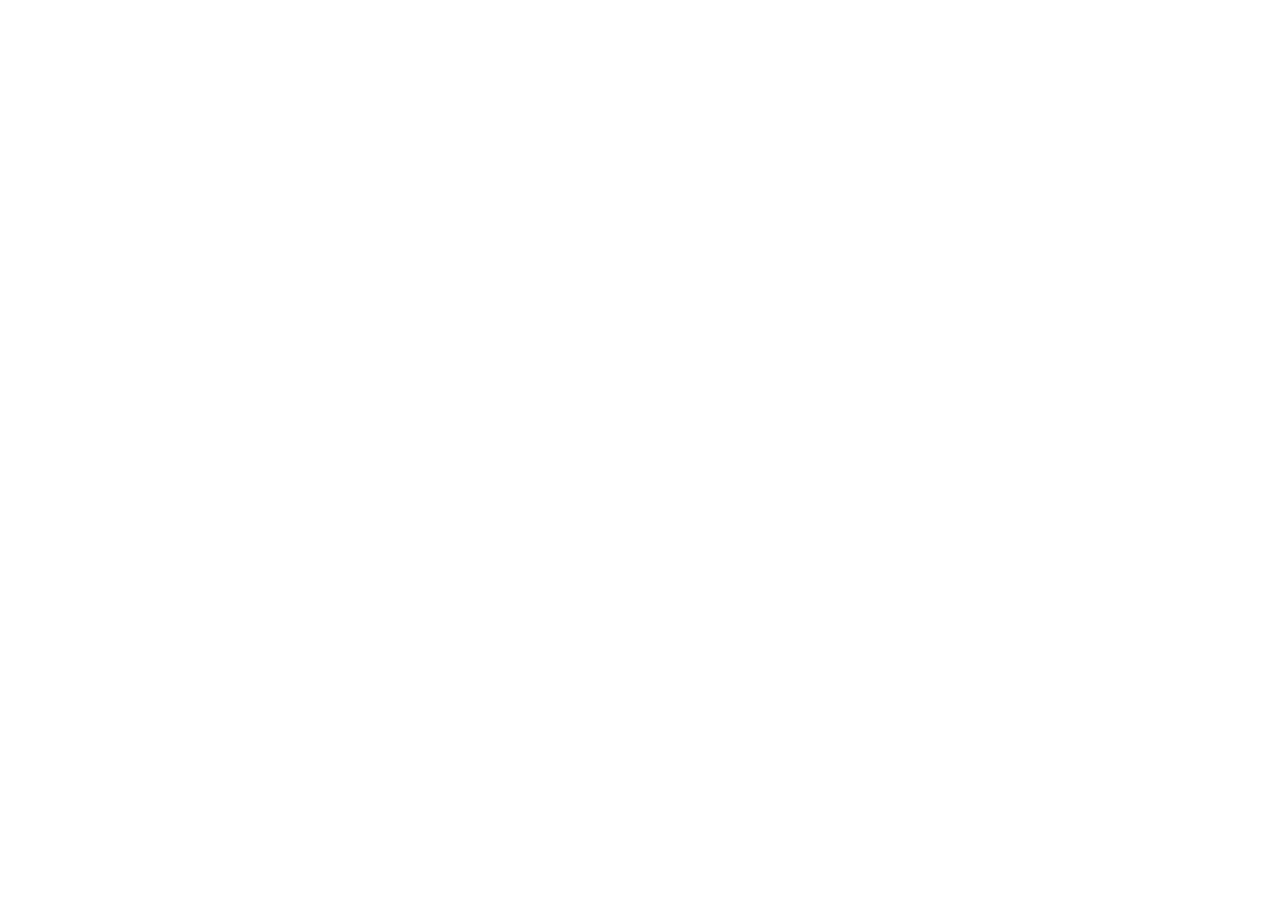
==== caso1/index.html @ 0ccd30ec "Estructura inicial de casos más readme" ====
<!DOCTYPE html>
<html lang="es">
<head>
    <meta charset="UTF-8">
    <meta name="viewport" content="width=device-width, initial-scale=1.0">
    <title>Caso 1</title>
</head>
<body>
    
</body>
</html>
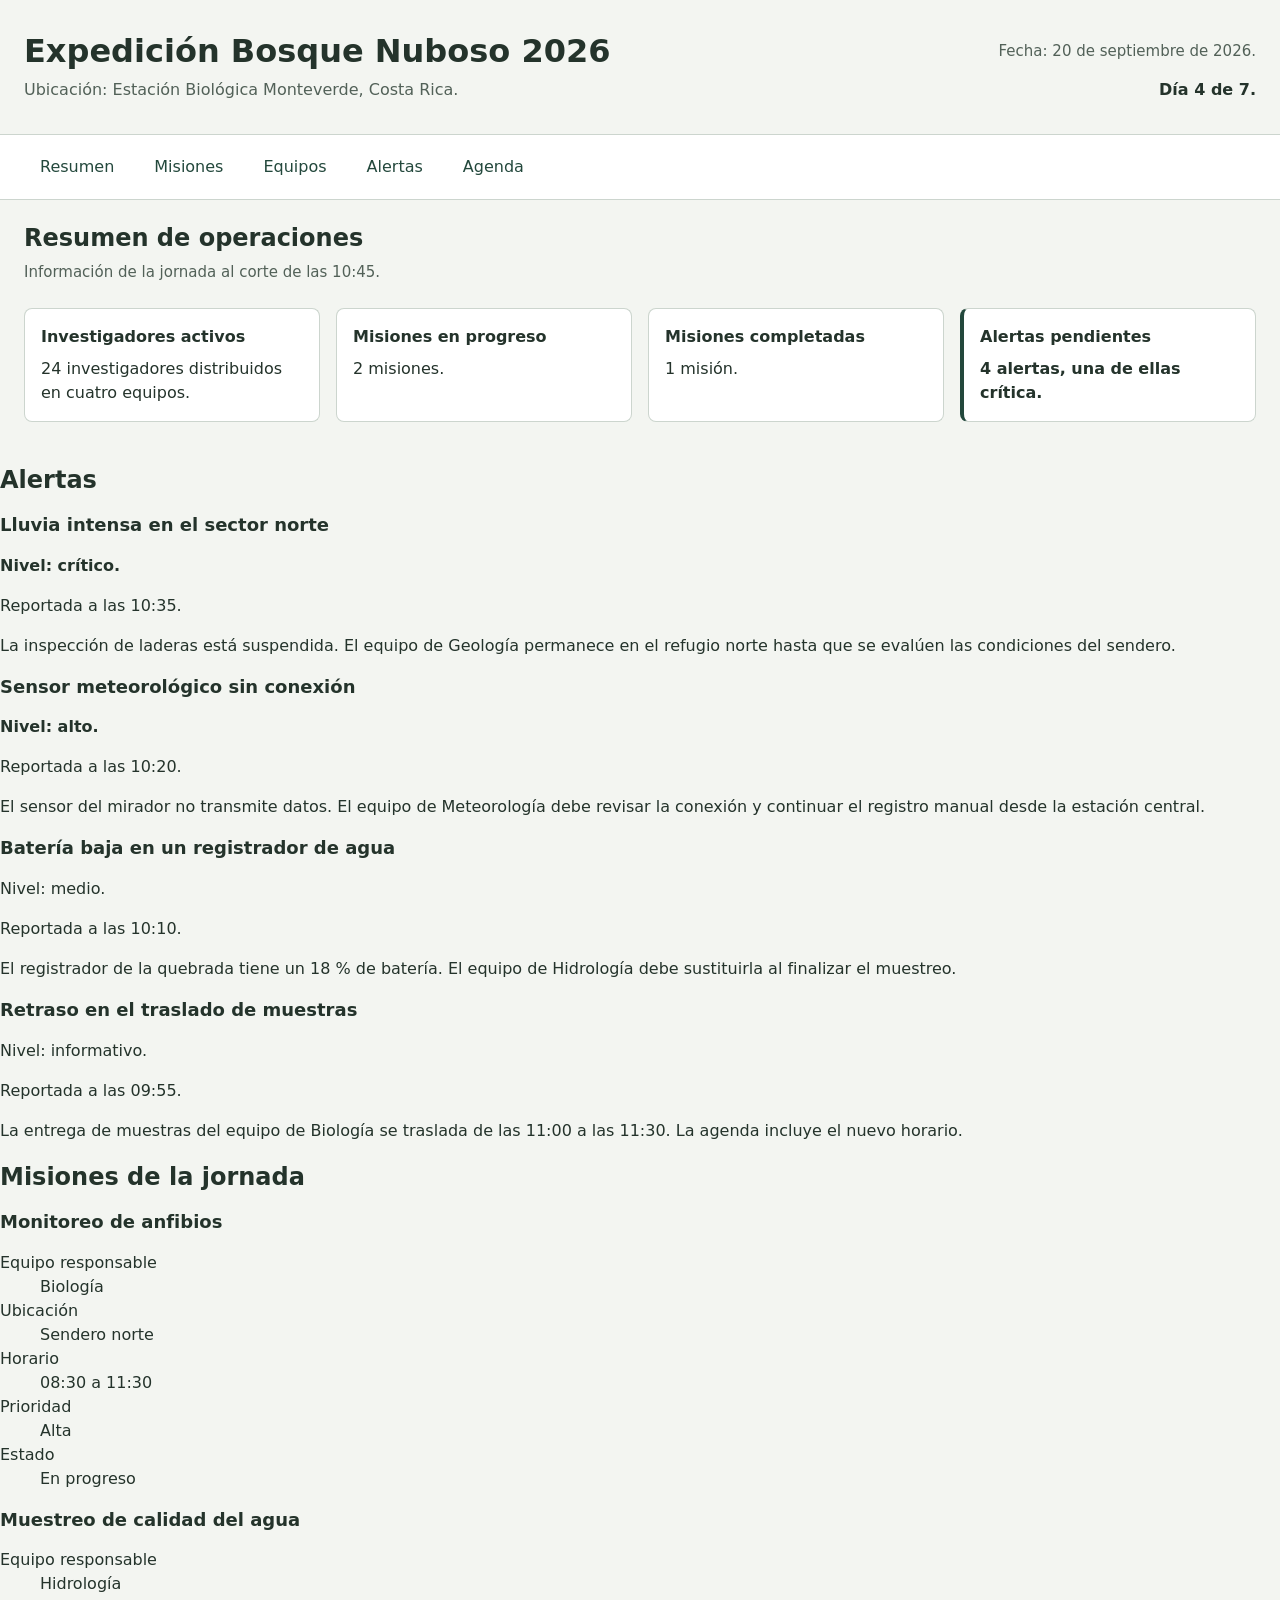
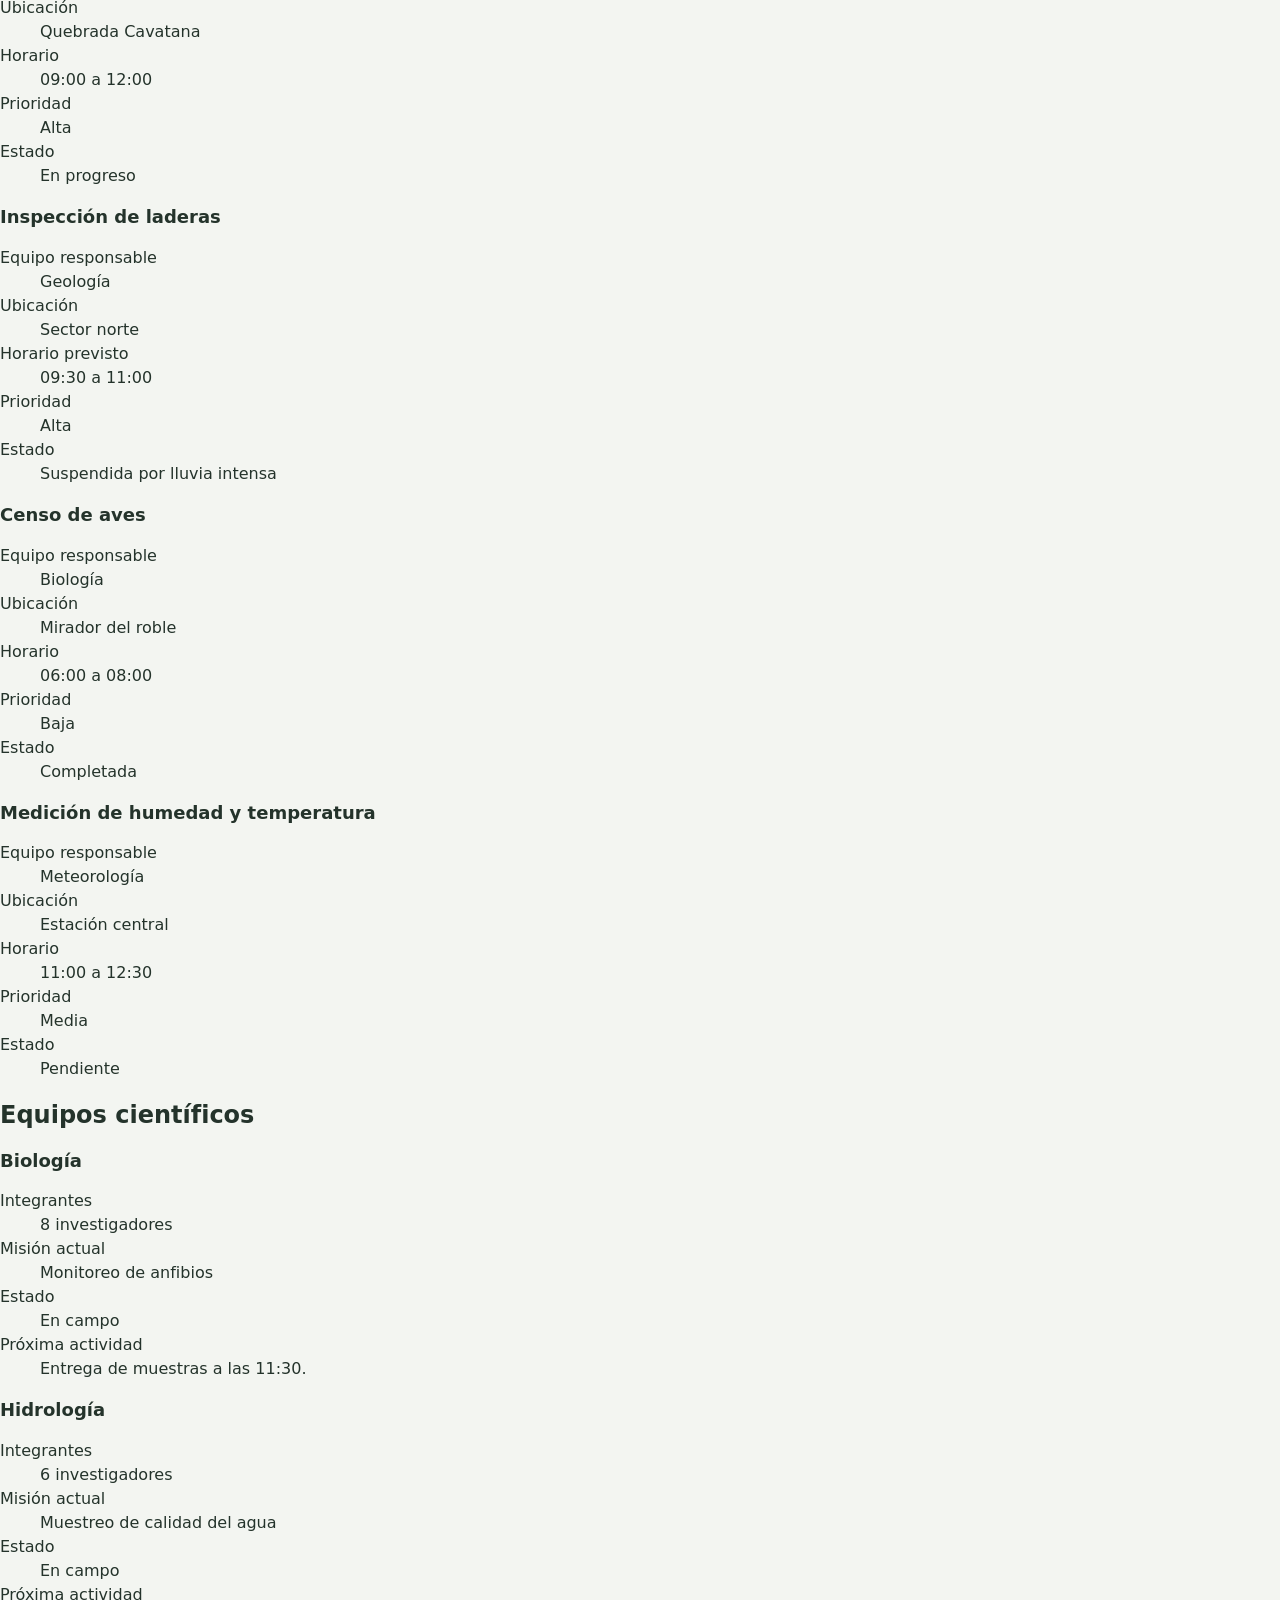
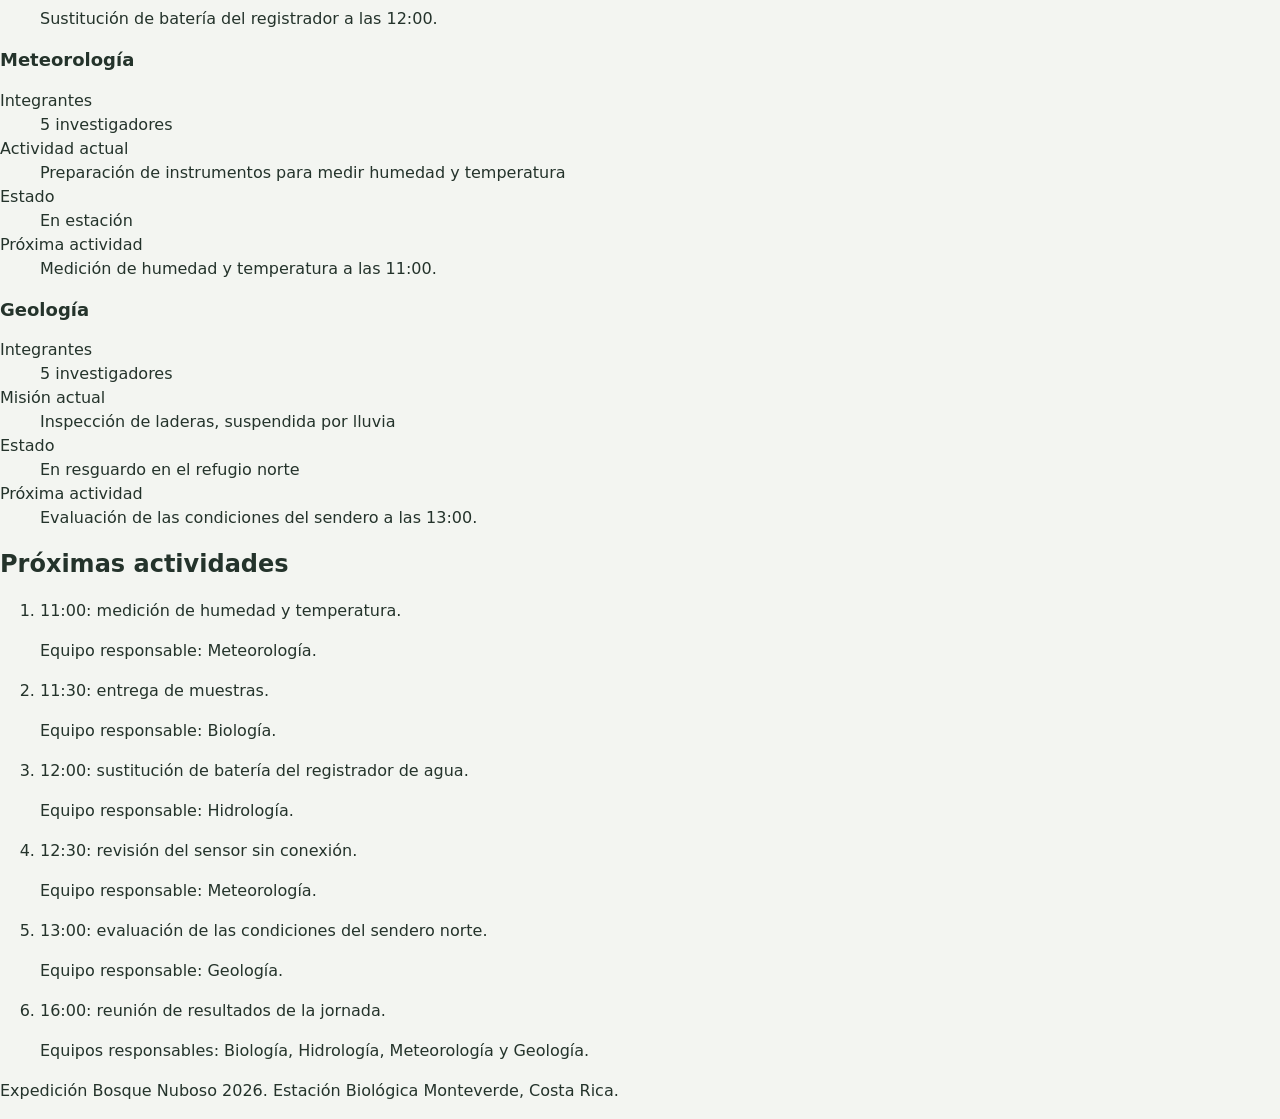
==== commit 56b3a131: "Estilo para header, nav y resumen de operaciones" ====
--- a/caso1/index.html
+++ b/caso1/index.html
@@ -1,11 +1,287 @@
-<!DOCTYPE html>
+<!doctype html>
 <html lang="es">
-<head>
-    <meta charset="UTF-8">
-    <meta name="viewport" content="width=device-width, initial-scale=1.0">
-    <title>Caso 1</title>
-</head>
-<body>
-    
-</body>
-</html>+  <head>
+    <meta charset="UTF-8" />
+    <meta name="viewport" content="width=device-width, initial-scale=1.0" />
+    <link rel="stylesheet" href="css/estilos.css" />
+    <title>Expedición Bosque Nuboso 2026</title>
+  </head>
+  <body>
+    <header class="encabezado">
+      <h1 class="titulo-expedicion">Expedición Bosque Nuboso 2026</h1>
+      <p class="ubicacion">
+        Ubicación: Estación Biológica Monteverde, Costa Rica.
+      </p>
+      <p class="fecha">
+        Fecha: <time datetime="2026-09-20">20 de septiembre de 2026</time>.
+      </p>
+      <p class="dia">Día 4 de 7.</p>
+    </header>
+
+    <nav class="navegacion" aria-label="Navegación principal">
+      <ul class="lista-navegacion">
+        <li><a href="#resumen">Resumen</a></li>
+        <li><a href="#misiones">Misiones</a></li>
+        <li><a href="#equipos">Equipos</a></li>
+        <li><a href="#alertas">Alertas</a></li>
+        <li><a href="#agenda">Agenda</a></li>
+      </ul>
+    </nav>
+
+    <main>
+      <section class="resumen" id="resumen" aria-labelledby="titulo-resumen">
+        <h2 id="titulo-resumen">Resumen de operaciones</h2>
+        <p class="hora-resumen">
+          Información de la jornada al corte de las
+          <time datetime="10:45">10:45</time>.
+        </p>
+
+        <dl class="indicadores">
+          <dt>Investigadores activos</dt>
+          <dd>24 investigadores distribuidos en cuatro equipos.</dd>
+
+          <dt>Misiones en progreso</dt>
+          <dd>2 misiones.</dd>
+
+          <dt>Misiones completadas</dt>
+          <dd>1 misión.</dd>
+
+          <dt class="indicador-alertas">Alertas pendientes</dt>
+          <dd class="indicador-alertas">4 alertas, una de ellas crítica.</dd>
+        </dl>
+      </section>
+
+      <section id="alertas" aria-labelledby="titulo-alertas">
+        <h2 id="titulo-alertas">Alertas</h2>
+
+        <article>
+          <h3>Lluvia intensa en el sector norte</h3>
+          <p><strong>Nivel: crítico.</strong></p>
+          <p>Reportada a las 10:35.</p>
+          <p>
+            La inspección de laderas está suspendida. El equipo de Geología
+            permanece en el refugio norte hasta que se evalúen las condiciones
+            del sendero.
+          </p>
+        </article>
+
+        <article>
+          <h3>Sensor meteorológico sin conexión</h3>
+          <p><strong>Nivel: alto.</strong></p>
+          <p>Reportada a las 10:20.</p>
+          <p>
+            El sensor del mirador no transmite datos. El equipo de Meteorología
+            debe revisar la conexión y continuar el registro manual desde la
+            estación central.
+          </p>
+        </article>
+
+        <article>
+          <h3>Batería baja en un registrador de agua</h3>
+          <p>Nivel: medio.</p>
+          <p>Reportada a las 10:10.</p>
+          <p>
+            El registrador de la quebrada tiene un 18 % de batería. El equipo de
+            Hidrología debe sustituirla al finalizar el muestreo.
+          </p>
+        </article>
+
+        <article>
+          <h3>Retraso en el traslado de muestras</h3>
+          <p>Nivel: informativo.</p>
+          <p>Reportada a las 09:55.</p>
+          <p>
+            La entrega de muestras del equipo de Biología se traslada de las
+            11:00 a las 11:30. La agenda incluye el nuevo horario.
+          </p>
+        </article>
+      </section>
+
+      <section id="misiones" aria-labelledby="titulo-misiones">
+        <h2 id="titulo-misiones">Misiones de la jornada</h2>
+
+        <article>
+          <h3>Monitoreo de anfibios</h3>
+          <dl>
+            <dt>Equipo responsable</dt>
+            <dd>Biología</dd>
+            <dt>Ubicación</dt>
+            <dd>Sendero norte</dd>
+            <dt>Horario</dt>
+            <dd>08:30 a 11:30</dd>
+            <dt>Prioridad</dt>
+            <dd>Alta</dd>
+            <dt>Estado</dt>
+            <dd>En progreso</dd>
+          </dl>
+        </article>
+
+        <article>
+          <h3>Muestreo de calidad del agua</h3>
+          <dl>
+            <dt>Equipo responsable</dt>
+            <dd>Hidrología</dd>
+            <dt>Ubicación</dt>
+            <dd>Quebrada Cavatana</dd>
+            <dt>Horario</dt>
+            <dd>09:00 a 12:00</dd>
+            <dt>Prioridad</dt>
+            <dd>Alta</dd>
+            <dt>Estado</dt>
+            <dd>En progreso</dd>
+          </dl>
+        </article>
+
+        <article>
+          <h3>Inspección de laderas</h3>
+          <dl>
+            <dt>Equipo responsable</dt>
+            <dd>Geología</dd>
+            <dt>Ubicación</dt>
+            <dd>Sector norte</dd>
+            <dt>Horario previsto</dt>
+            <dd>09:30 a 11:00</dd>
+            <dt>Prioridad</dt>
+            <dd>Alta</dd>
+            <dt>Estado</dt>
+            <dd>Suspendida por lluvia intensa</dd>
+          </dl>
+        </article>
+
+        <article>
+          <h3>Censo de aves</h3>
+          <dl>
+            <dt>Equipo responsable</dt>
+            <dd>Biología</dd>
+            <dt>Ubicación</dt>
+            <dd>Mirador del roble</dd>
+            <dt>Horario</dt>
+            <dd>06:00 a 08:00</dd>
+            <dt>Prioridad</dt>
+            <dd>Baja</dd>
+            <dt>Estado</dt>
+            <dd>Completada</dd>
+          </dl>
+        </article>
+
+        <article>
+          <h3>Medición de humedad y temperatura</h3>
+          <dl>
+            <dt>Equipo responsable</dt>
+            <dd>Meteorología</dd>
+            <dt>Ubicación</dt>
+            <dd>Estación central</dd>
+            <dt>Horario</dt>
+            <dd>11:00 a 12:30</dd>
+            <dt>Prioridad</dt>
+            <dd>Media</dd>
+            <dt>Estado</dt>
+            <dd>Pendiente</dd>
+          </dl>
+        </article>
+      </section>
+
+      <section id="equipos" aria-labelledby="titulo-equipos">
+        <h2 id="titulo-equipos">Equipos científicos</h2>
+
+        <article>
+          <h3>Biología</h3>
+          <dl>
+            <dt>Integrantes</dt>
+            <dd>8 investigadores</dd>
+            <dt>Misión actual</dt>
+            <dd>Monitoreo de anfibios</dd>
+            <dt>Estado</dt>
+            <dd>En campo</dd>
+            <dt>Próxima actividad</dt>
+            <dd>Entrega de muestras a las 11:30.</dd>
+          </dl>
+        </article>
+
+        <article>
+          <h3>Hidrología</h3>
+          <dl>
+            <dt>Integrantes</dt>
+            <dd>6 investigadores</dd>
+            <dt>Misión actual</dt>
+            <dd>Muestreo de calidad del agua</dd>
+            <dt>Estado</dt>
+            <dd>En campo</dd>
+            <dt>Próxima actividad</dt>
+            <dd>Sustitución de batería del registrador a las 12:00.</dd>
+          </dl>
+        </article>
+
+        <article>
+          <h3>Meteorología</h3>
+          <dl>
+            <dt>Integrantes</dt>
+            <dd>5 investigadores</dd>
+            <dt>Actividad actual</dt>
+            <dd>
+              Preparación de instrumentos para medir humedad y temperatura
+            </dd>
+            <dt>Estado</dt>
+            <dd>En estación</dd>
+            <dt>Próxima actividad</dt>
+            <dd>Medición de humedad y temperatura a las 11:00.</dd>
+          </dl>
+        </article>
+
+        <article>
+          <h3>Geología</h3>
+          <dl>
+            <dt>Integrantes</dt>
+            <dd>5 investigadores</dd>
+            <dt>Misión actual</dt>
+            <dd>Inspección de laderas, suspendida por lluvia</dd>
+            <dt>Estado</dt>
+            <dd>En resguardo en el refugio norte</dd>
+            <dt>Próxima actividad</dt>
+            <dd>Evaluación de las condiciones del sendero a las 13:00.</dd>
+          </dl>
+        </article>
+      </section>
+
+      <section id="agenda" aria-labelledby="titulo-agenda">
+        <h2 id="titulo-agenda">Próximas actividades</h2>
+        <ol>
+          <li>
+            <p>11:00: medición de humedad y temperatura.</p>
+            <p>Equipo responsable: Meteorología.</p>
+          </li>
+          <li>
+            <p>11:30: entrega de muestras.</p>
+            <p>Equipo responsable: Biología.</p>
+          </li>
+          <li>
+            <p>12:00: sustitución de batería del registrador de agua.</p>
+            <p>Equipo responsable: Hidrología.</p>
+          </li>
+          <li>
+            <p>12:30: revisión del sensor sin conexión.</p>
+            <p>Equipo responsable: Meteorología.</p>
+          </li>
+          <li>
+            <p>13:00: evaluación de las condiciones del sendero norte.</p>
+            <p>Equipo responsable: Geología.</p>
+          </li>
+          <li>
+            <p>16:00: reunión de resultados de la jornada.</p>
+            <p>
+              Equipos responsables: Biología, Hidrología, Meteorología y
+              Geología.
+            </p>
+          </li>
+        </ol>
+      </section>
+    </main>
+
+    <footer>
+      <p>
+        Expedición Bosque Nuboso 2026. Estación Biológica Monteverde, Costa
+        Rica.
+      </p>
+    </footer>
+  </body>
+</html>
--- a/caso1/css/estilos.css
+++ b/caso1/css/estilos.css
@@ -0,0 +1,243 @@
+:root {
+  --color-principal: #23483c;
+  --color-fondo: #f3f5f1;
+  --color-superficie: #ffffff;
+  --color-texto: #24332b;
+  --color-texto-secundario: #526158;
+  --color-borde: #ccd5ce;
+
+  --espacio-pequeno: 0.5rem;
+  --espacio-medio: 1rem;
+  --espacio-grande: 1.5rem;
+
+  --radio-borde: 0.5rem;
+  --ancho-maximo: 100%;
+}
+
+*,
+*::before,
+*::after {
+  box-sizing: border-box;
+}
+
+body {
+  margin: 0;
+  background-color: var(--color-fondo);
+  color: var(--color-texto);
+  font-family: system-ui, sans-serif;
+  font-size: 1rem;
+  line-height: 1.5;
+}
+
+h1,
+h2,
+h3 {
+  line-height: 1.2;
+}
+
+h1 {
+  font-size: 2rem;
+}
+
+h2 {
+  font-size: 1.5rem;
+}
+
+h3 {
+  font-size: 1.125rem;
+}
+
+a {
+  color: var(--color-principal);
+  text-underline-offset: 0.2em;
+}
+
+a:focus-visible {
+  outline: 0.2rem solid var(--color-principal);
+  outline-offset: 0.2rem;
+}
+
+img {
+  display: block;
+  max-width: 100%;
+  height: auto;
+}
+
+/* Encabezado */
+.encabezado {
+  display: grid;
+  grid-template-columns: minmax(0, 1fr);
+  gap: var(--espacio-pequeno);
+
+  max-width: var(--ancho-maximo);
+  margin-inline: auto;
+  padding: var(--espacio-grande) var(--espacio-medio);
+
+  border-bottom: 1px solid var(--color-borde);
+}
+
+.encabezado h1,
+.encabezado p {
+  margin: 0;
+}
+
+.titulo-expedicion {
+  font-size: 1.75rem;
+  overflow-wrap: break-word;
+}
+
+.ubicacion,
+.fecha {
+  color: var(--color-texto-secundario);
+}
+
+.fecha {
+  margin-top: 0;
+  font-size: 0.9375rem;
+}
+
+.dia {
+  font-weight: 600;
+}
+
+/* Navegación */
+.navegacion {
+  position: sticky;
+  top: 0;
+  z-index: 10;
+  background-color: var(--color-superficie);
+  border-bottom: 1px solid var(--color-borde);
+}
+
+.lista-navegacion {
+  display: flex;
+  flex-wrap: wrap;
+  align-items: center;
+  gap: var(--espacio-pequeno);
+
+  max-width: var(--ancho-maximo);
+  margin: 0 auto;
+  padding: var(--espacio-pequeno) var(--espacio-medio);
+
+  list-style: none;
+}
+
+.lista-navegacion a {
+  display: block;
+  padding: 0.75rem var(--espacio-medio);
+
+  border-radius: var(--radio-borde);
+  font-weight: 500;
+  text-decoration: none;
+}
+
+.lista-navegacion a:hover,
+.lista-navegacion a:focus-visible {
+  background-color: var(--color-principal);
+  color: var(--color-superficie);
+}
+
+/* Resumen */
+.resumen {
+  min-width: 0;
+  padding: var(--espacio-grande) var(--espacio-medio);
+}
+
+.resumen h2 {
+  margin: 0;
+}
+
+.hora-resumen {
+  margin: var(--espacio-pequeno) 0 var(--espacio-grande);
+  color: var(--color-texto-secundario);
+  font-size: 0.9375rem;
+}
+
+.indicadores {
+  display: grid;
+  grid-template-columns: minmax(0, 1fr);
+  margin: 0;
+}
+
+.indicadores dt,
+.indicadores dd {
+  padding: var(--espacio-medio);
+  background-color: var(--color-superficie);
+  border: 1px solid var(--color-borde);
+  overflow-wrap: break-word;
+}
+
+.indicadores dt {
+  padding-bottom: var(--espacio-pequeno);
+  border-bottom: 0;
+  border-radius: var(--radio-borde) var(--radio-borde) 0 0;
+  font-weight: 600;
+}
+
+.indicadores dd {
+  margin: 0 0 var(--espacio-medio);
+  padding-top: 0;
+  border-top: 0;
+  border-radius: 0 0 var(--radio-borde) var(--radio-borde);
+}
+
+.indicadores .indicador-alertas {
+  border-left: 0.25rem solid var(--color-principal);
+  font-weight: 700;
+}
+
+@media (min-width: 48rem) {
+  .encabezado {
+    grid-template-columns: minmax(0, 1fr) auto;
+    grid-template-areas:
+      "titulo fecha"
+      "ubicacion dia";
+
+    align-items: center;
+    column-gap: var(--espacio-grande);
+    padding: 2rem var(--espacio-grande);
+  }
+
+  .titulo-expedicion {
+    grid-area: titulo;
+    font-size: 2rem;
+  }
+
+  .ubicacion {
+    grid-area: ubicacion;
+  }
+
+  .fecha {
+    grid-area: fecha;
+    text-align: right;
+  }
+
+  .dia {
+    grid-area: dia;
+    text-align: right;
+  }
+
+  .lista-navegacion {
+    padding-inline: var(--espacio-grande);
+  }
+
+  .resumen {
+    padding-inline: var(--espacio-grande);
+  }
+}
+
+@media (min-width: 64rem) {
+  .indicadores {
+    grid-template-columns: repeat(4, minmax(0, 1fr));
+    column-gap: var(--espacio-medio);
+  }
+
+  .indicadores dt {
+    grid-row: 1;
+  }
+
+  .indicadores dd {
+    grid-row: 2;
+    margin-bottom: 0;
+  }
+}
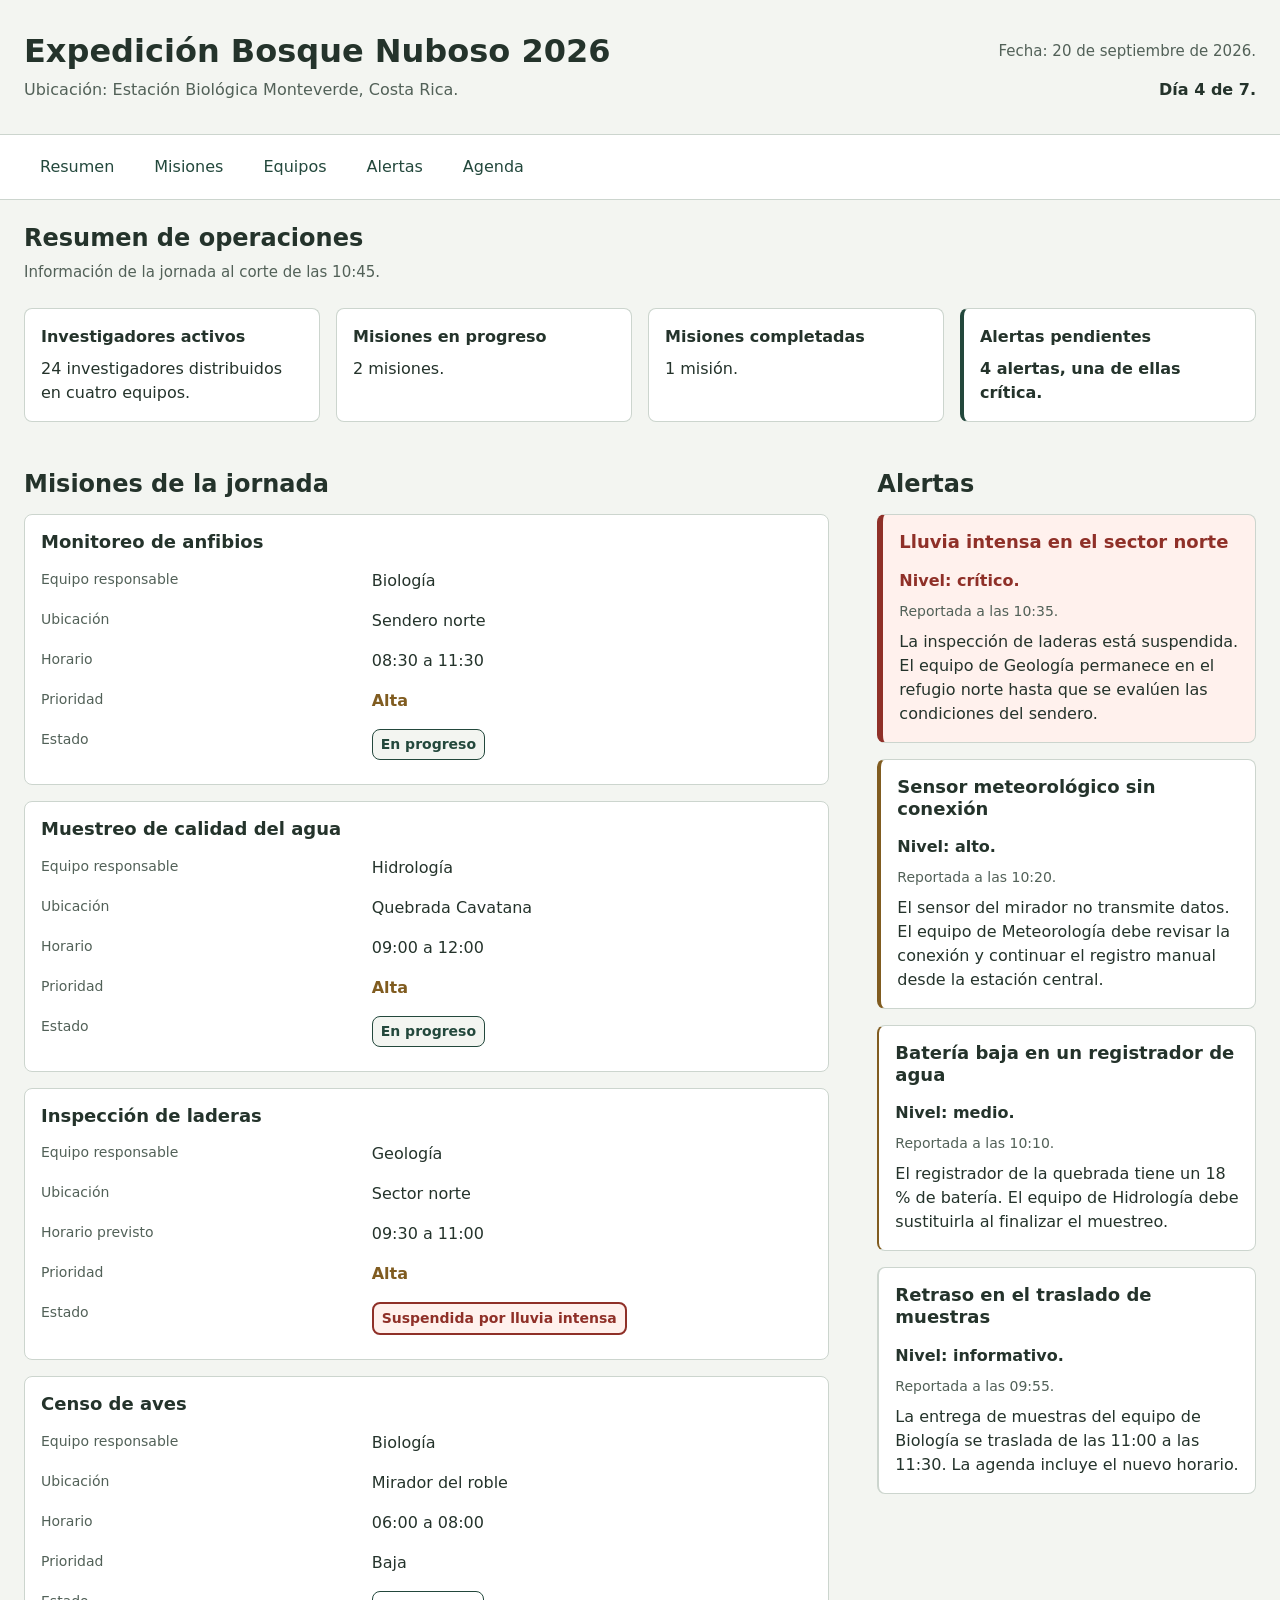
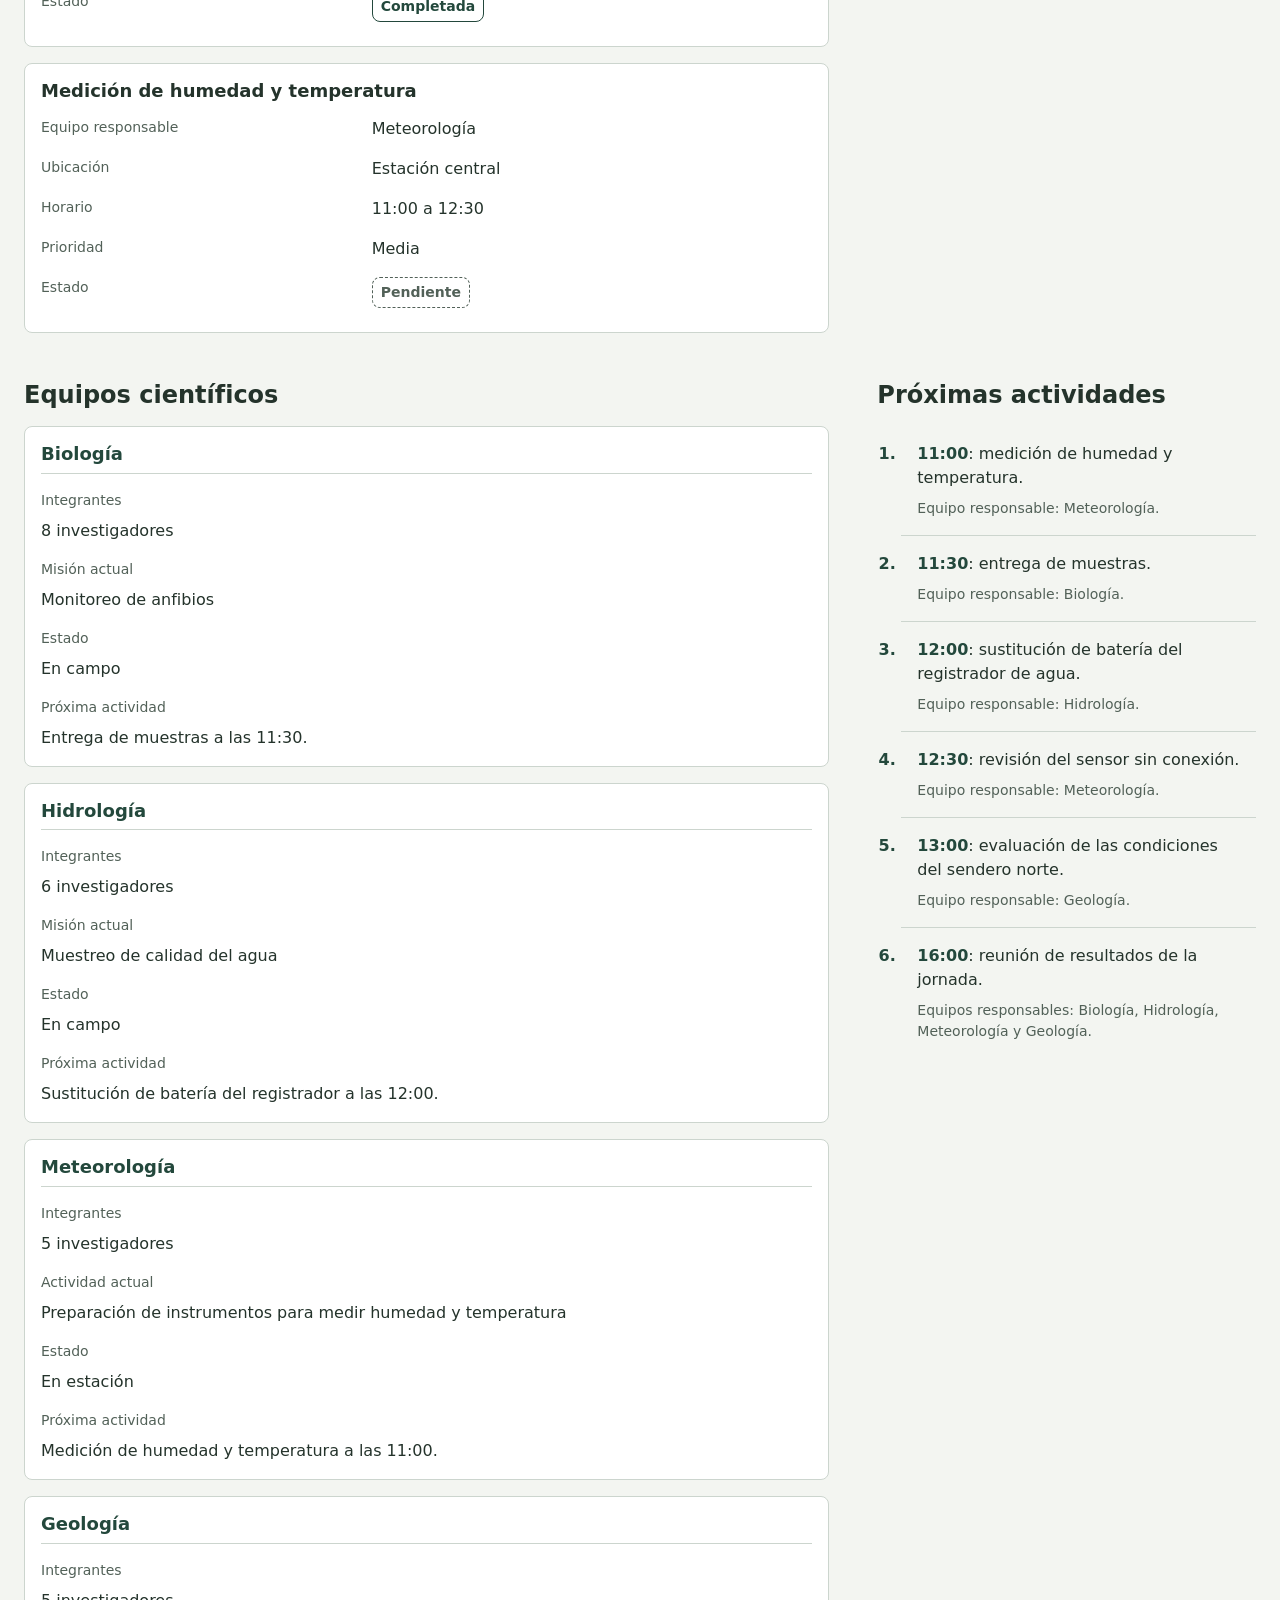
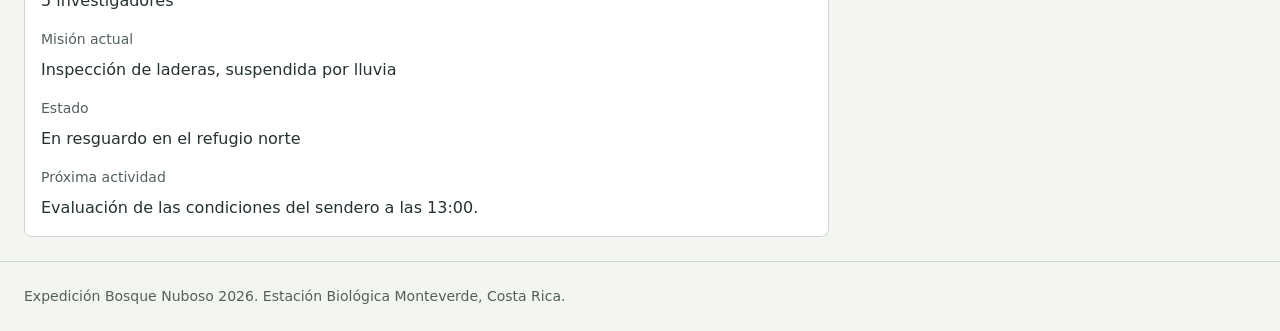
==== commit 9a1066a8: "Finalizacion de estilos para equipos, agenda, y footer" ====
--- a/caso1/index.html
+++ b/caso1/index.html
@@ -28,7 +28,7 @@
       </ul>
     </nav>
 
-    <main>
+    <main class="panel-control">
       <section class="resumen" id="resumen" aria-labelledby="titulo-resumen">
         <h2 id="titulo-resumen">Resumen de operaciones</h2>
         <p class="hora-resumen">
@@ -51,13 +51,15 @@
         </dl>
       </section>
 
-      <section id="alertas" aria-labelledby="titulo-alertas">
+      <section class="alertas" id="alertas" aria-labelledby="titulo-alertas">
         <h2 id="titulo-alertas">Alertas</h2>
 
-        <article>
+        <article class="alerta alerta-critica">
           <h3>Lluvia intensa en el sector norte</h3>
-          <p><strong>Nivel: crítico.</strong></p>
-          <p>Reportada a las 10:35.</p>
+          <p class="nivel-alerta"><strong>Nivel: crítico.</strong></p>
+          <p class="hora-alerta">
+            Reportada a las <time datetime="10:35">10:35</time>.
+          </p>
           <p>
             La inspección de laderas está suspendida. El equipo de Geología
             permanece en el refugio norte hasta que se evalúen las condiciones
@@ -65,10 +67,12 @@
           </p>
         </article>
 
-        <article>
+        <article class="alerta alerta-alta">
           <h3>Sensor meteorológico sin conexión</h3>
-          <p><strong>Nivel: alto.</strong></p>
-          <p>Reportada a las 10:20.</p>
+          <p class="nivel-alerta"><strong>Nivel: alto.</strong></p>
+          <p class="hora-alerta">
+            Reportada a las <time datetime="10:20">10:20</time>.
+          </p>
           <p>
             El sensor del mirador no transmite datos. El equipo de Meteorología
             debe revisar la conexión y continuar el registro manual desde la
@@ -76,117 +80,140 @@
           </p>
         </article>
 
-        <article>
+        <article class="alerta alerta-media">
           <h3>Batería baja en un registrador de agua</h3>
-          <p>Nivel: medio.</p>
-          <p>Reportada a las 10:10.</p>
+          <p class="nivel-alerta">Nivel: medio.</p>
+          <p class="hora-alerta">
+            Reportada a las <time datetime="10:10">10:10</time>.
+          </p>
           <p>
             El registrador de la quebrada tiene un 18 % de batería. El equipo de
             Hidrología debe sustituirla al finalizar el muestreo.
           </p>
         </article>
 
-        <article>
+        <article class="alerta alerta-informativa">
           <h3>Retraso en el traslado de muestras</h3>
-          <p>Nivel: informativo.</p>
-          <p>Reportada a las 09:55.</p>
+          <p class="nivel-alerta">Nivel: informativo.</p>
+          <p class="hora-alerta">
+            Reportada a las <time datetime="09:55">09:55</time>.
+          </p>
           <p>
             La entrega de muestras del equipo de Biología se traslada de las
-            11:00 a las 11:30. La agenda incluye el nuevo horario.
-          </p>
-        </article>
-      </section>
-
-      <section id="misiones" aria-labelledby="titulo-misiones">
+            <time datetime="11:00">11:00</time> a las
+            <time datetime="11:30">11:30</time>. La agenda incluye el nuevo
+            horario.
+          </p>
+        </article>
+      </section>
+
+      <section class="misiones" id="misiones" aria-labelledby="titulo-misiones">
         <h2 id="titulo-misiones">Misiones de la jornada</h2>
 
-        <article>
+        <article class="mision">
           <h3>Monitoreo de anfibios</h3>
-          <dl>
+          <dl class="datos-mision">
             <dt>Equipo responsable</dt>
             <dd>Biología</dd>
             <dt>Ubicación</dt>
             <dd>Sendero norte</dd>
             <dt>Horario</dt>
-            <dd>08:30 a 11:30</dd>
-            <dt>Prioridad</dt>
-            <dd>Alta</dd>
-            <dt>Estado</dt>
-            <dd>En progreso</dd>
-          </dl>
-        </article>
-
-        <article>
+            <dd>
+              <time datetime="08:30">08:30</time> a
+              <time datetime="11:30">11:30</time>
+            </dd>
+            <dt>Prioridad</dt>
+            <dd class="prioridad-alta">Alta</dd>
+            <dt>Estado</dt>
+            <dd class="estado-mision estado-progreso">En progreso</dd>
+          </dl>
+        </article>
+
+        <article class="mision">
           <h3>Muestreo de calidad del agua</h3>
-          <dl>
+          <dl class="datos-mision">
             <dt>Equipo responsable</dt>
             <dd>Hidrología</dd>
             <dt>Ubicación</dt>
             <dd>Quebrada Cavatana</dd>
             <dt>Horario</dt>
-            <dd>09:00 a 12:00</dd>
-            <dt>Prioridad</dt>
-            <dd>Alta</dd>
-            <dt>Estado</dt>
-            <dd>En progreso</dd>
-          </dl>
-        </article>
-
-        <article>
+            <dd>
+              <time datetime="09:00">09:00</time> a
+              <time datetime="12:00">12:00</time>
+            </dd>
+            <dt>Prioridad</dt>
+            <dd class="prioridad-alta">Alta</dd>
+            <dt>Estado</dt>
+            <dd class="estado-mision estado-progreso">En progreso</dd>
+          </dl>
+        </article>
+
+        <article class="mision">
           <h3>Inspección de laderas</h3>
-          <dl>
+          <dl class="datos-mision">
             <dt>Equipo responsable</dt>
             <dd>Geología</dd>
             <dt>Ubicación</dt>
             <dd>Sector norte</dd>
             <dt>Horario previsto</dt>
-            <dd>09:30 a 11:00</dd>
-            <dt>Prioridad</dt>
-            <dd>Alta</dd>
-            <dt>Estado</dt>
-            <dd>Suspendida por lluvia intensa</dd>
-          </dl>
-        </article>
-
-        <article>
+            <dd>
+              <time datetime="09:30">09:30</time> a
+              <time datetime="11:00">11:00</time>
+            </dd>
+            <dt>Prioridad</dt>
+            <dd class="prioridad-alta">Alta</dd>
+            <dt>Estado</dt>
+            <dd class="estado-mision estado-suspendida">
+              Suspendida por lluvia intensa
+            </dd>
+          </dl>
+        </article>
+
+        <article class="mision">
           <h3>Censo de aves</h3>
-          <dl>
+          <dl class="datos-mision">
             <dt>Equipo responsable</dt>
             <dd>Biología</dd>
             <dt>Ubicación</dt>
             <dd>Mirador del roble</dd>
             <dt>Horario</dt>
-            <dd>06:00 a 08:00</dd>
+            <dd>
+              <time datetime="06:00">06:00</time> a
+              <time datetime="08:00">08:00</time>
+            </dd>
             <dt>Prioridad</dt>
             <dd>Baja</dd>
             <dt>Estado</dt>
-            <dd>Completada</dd>
-          </dl>
-        </article>
-
-        <article>
+            <dd class="estado-mision estado-completada">Completada</dd>
+          </dl>
+        </article>
+
+        <article class="mision">
           <h3>Medición de humedad y temperatura</h3>
-          <dl>
+          <dl class="datos-mision">
             <dt>Equipo responsable</dt>
             <dd>Meteorología</dd>
             <dt>Ubicación</dt>
             <dd>Estación central</dd>
             <dt>Horario</dt>
-            <dd>11:00 a 12:30</dd>
+            <dd>
+              <time datetime="11:00">11:00</time> a
+              <time datetime="12:30">12:30</time>
+            </dd>
             <dt>Prioridad</dt>
             <dd>Media</dd>
             <dt>Estado</dt>
-            <dd>Pendiente</dd>
-          </dl>
-        </article>
-      </section>
-
-      <section id="equipos" aria-labelledby="titulo-equipos">
+            <dd class="estado-mision estado-pendiente">Pendiente</dd>
+          </dl>
+        </article>
+      </section>
+
+      <section class="equipos" id="equipos" aria-labelledby="titulo-equipos">
         <h2 id="titulo-equipos">Equipos científicos</h2>
 
-        <article>
+        <article class="equipo">
           <h3>Biología</h3>
-          <dl>
+          <dl class="datos-equipo">
             <dt>Integrantes</dt>
             <dd>8 investigadores</dd>
             <dt>Misión actual</dt>
@@ -194,13 +221,16 @@
             <dt>Estado</dt>
             <dd>En campo</dd>
             <dt>Próxima actividad</dt>
-            <dd>Entrega de muestras a las 11:30.</dd>
-          </dl>
-        </article>
-
-        <article>
+            <dd>
+              Entrega de muestras a las
+              <time datetime="11:30">11:30</time>.
+            </dd>
+          </dl>
+        </article>
+
+        <article class="equipo">
           <h3>Hidrología</h3>
-          <dl>
+          <dl class="datos-equipo">
             <dt>Integrantes</dt>
             <dd>6 investigadores</dd>
             <dt>Misión actual</dt>
@@ -208,13 +238,16 @@
             <dt>Estado</dt>
             <dd>En campo</dd>
             <dt>Próxima actividad</dt>
-            <dd>Sustitución de batería del registrador a las 12:00.</dd>
-          </dl>
-        </article>
-
-        <article>
+            <dd>
+              Sustitución de batería del registrador a las
+              <time datetime="12:00">12:00</time>.
+            </dd>
+          </dl>
+        </article>
+
+        <article class="equipo">
           <h3>Meteorología</h3>
-          <dl>
+          <dl class="datos-equipo">
             <dt>Integrantes</dt>
             <dd>5 investigadores</dd>
             <dt>Actividad actual</dt>
@@ -224,13 +257,16 @@
             <dt>Estado</dt>
             <dd>En estación</dd>
             <dt>Próxima actividad</dt>
-            <dd>Medición de humedad y temperatura a las 11:00.</dd>
-          </dl>
-        </article>
-
-        <article>
+            <dd>
+              Medición de humedad y temperatura a las
+              <time datetime="11:00">11:00</time>.
+            </dd>
+          </dl>
+        </article>
+
+        <article class="equipo">
           <h3>Geología</h3>
-          <dl>
+          <dl class="datos-equipo">
             <dt>Integrantes</dt>
             <dd>5 investigadores</dd>
             <dt>Misión actual</dt>
@@ -238,37 +274,56 @@
             <dt>Estado</dt>
             <dd>En resguardo en el refugio norte</dd>
             <dt>Próxima actividad</dt>
-            <dd>Evaluación de las condiciones del sendero a las 13:00.</dd>
-          </dl>
-        </article>
-      </section>
-
-      <section id="agenda" aria-labelledby="titulo-agenda">
+            <dd>
+              Evaluación de las condiciones del sendero a las
+              <time datetime="13:00">13:00</time>.
+            </dd>
+          </dl>
+        </article>
+      </section>
+
+      <section class="agenda" id="agenda" aria-labelledby="titulo-agenda">
         <h2 id="titulo-agenda">Próximas actividades</h2>
-        <ol>
-          <li>
-            <p>11:00: medición de humedad y temperatura.</p>
-            <p>Equipo responsable: Meteorología.</p>
-          </li>
-          <li>
-            <p>11:30: entrega de muestras.</p>
-            <p>Equipo responsable: Biología.</p>
-          </li>
-          <li>
-            <p>12:00: sustitución de batería del registrador de agua.</p>
-            <p>Equipo responsable: Hidrología.</p>
-          </li>
-          <li>
-            <p>12:30: revisión del sensor sin conexión.</p>
-            <p>Equipo responsable: Meteorología.</p>
-          </li>
-          <li>
-            <p>13:00: evaluación de las condiciones del sendero norte.</p>
-            <p>Equipo responsable: Geología.</p>
-          </li>
-          <li>
-            <p>16:00: reunión de resultados de la jornada.</p>
-            <p>
+
+        <ol class="lista-agenda">
+          <li>
+            <p>
+              <time datetime="11:00">11:00</time>: medición de humedad y
+              temperatura.
+            </p>
+            <p class="equipo-actividad">Equipo responsable: Meteorología.</p>
+          </li>
+          <li>
+            <p><time datetime="11:30">11:30</time>: entrega de muestras.</p>
+            <p class="equipo-actividad">Equipo responsable: Biología.</p>
+          </li>
+          <li>
+            <p>
+              <time datetime="12:00">12:00</time>: sustitución de batería del
+              registrador de agua.
+            </p>
+            <p class="equipo-actividad">Equipo responsable: Hidrología.</p>
+          </li>
+          <li>
+            <p>
+              <time datetime="12:30">12:30</time>: revisión del sensor sin
+              conexión.
+            </p>
+            <p class="equipo-actividad">Equipo responsable: Meteorología.</p>
+          </li>
+          <li>
+            <p>
+              <time datetime="13:00">13:00</time>: evaluación de las condiciones
+              del sendero norte.
+            </p>
+            <p class="equipo-actividad">Equipo responsable: Geología.</p>
+          </li>
+          <li>
+            <p>
+              <time datetime="16:00">16:00</time>: reunión de resultados de la
+              jornada.
+            </p>
+            <p class="equipo-actividad">
               Equipos responsables: Biología, Hidrología, Meteorología y
               Geología.
             </p>
@@ -277,7 +332,7 @@
       </section>
     </main>
 
-    <footer>
+    <footer class="pie-pagina">
       <p>
         Expedición Bosque Nuboso 2026. Estación Biológica Monteverde, Costa
         Rica.
--- a/caso1/css/estilos.css
+++ b/caso1/css/estilos.css
@@ -5,6 +5,9 @@
   --color-texto: #24332b;
   --color-texto-secundario: #526158;
   --color-borde: #ccd5ce;
+  --color-critico: #8f3028;
+  --fondo-critico: #fff1ed;
+  --color-advertencia: #805c20;
 
   --espacio-pequeno: 0.5rem;
   --espacio-medio: 1rem;
@@ -186,6 +189,273 @@
   font-weight: 700;
 }
 
+/* Alertas */
+.alertas {
+  display: grid;
+  grid-template-columns: minmax(0, 1fr);
+  gap: var(--espacio-medio);
+
+  min-width: 0;
+  padding: var(--espacio-grande) var(--espacio-medio);
+}
+
+.alertas h2 {
+  grid-column: 1 / -1;
+  margin: 0;
+}
+
+.alerta {
+  min-width: 0;
+  padding: var(--espacio-medio);
+
+  background-color: var(--color-superficie);
+  border: 1px solid var(--color-borde);
+  border-radius: var(--radio-borde);
+
+  overflow-wrap: break-word;
+}
+
+.alerta h3 {
+  margin: 0 0 var(--espacio-medio);
+}
+
+.alerta p {
+  margin: 0 0 var(--espacio-pequeno);
+}
+
+.alerta p:last-child {
+  margin-bottom: 0;
+}
+
+.nivel-alerta {
+  font-weight: 600;
+}
+
+.hora-alerta {
+  color: var(--color-texto-secundario);
+  font-size: 0.875rem;
+}
+
+.alerta-critica {
+  background-color: var(--fondo-critico);
+  border-left: 0.375rem solid var(--color-critico);
+}
+
+.alerta-critica h3,
+.alerta-critica .nivel-alerta {
+  color: var(--color-critico);
+}
+
+.alerta-alta {
+  border-left: 0.25rem solid var(--color-advertencia);
+}
+
+.alerta-media {
+  border-left: 0.125rem solid var(--color-advertencia);
+}
+
+.alerta-informativa {
+  border-left: 0.125rem solid var(--color-borde);
+}
+
+/* Distribución principal */
+.panel-control {
+    display: grid;
+    grid-template-columns: minmax(0, 1fr);
+    max-width: var(--ancho-maximo);
+    margin-inline: auto;
+}
+
+.panel-control > section {
+    min-width: 0;
+}
+
+/* Misiones */
+.misiones {
+    display: grid;
+    grid-template-columns: minmax(0, 1fr);
+    align-content: start;
+    gap: var(--espacio-medio);
+    padding: var(--espacio-grande) var(--espacio-medio);
+}
+
+.misiones h2 {
+    grid-column: 1 / -1;
+    margin: 0;
+}
+
+.mision {
+    min-width: 0;
+    padding: var(--espacio-medio);
+    background-color: var(--color-superficie);
+    border: 1px solid var(--color-borde);
+    border-radius: var(--radio-borde);
+    overflow-wrap: break-word;
+}
+
+.mision h3 {
+    margin: 0 0 var(--espacio-medio);
+}
+
+.datos-mision {
+    display: grid;
+    grid-template-columns: minmax(0, 1fr);
+    gap: var(--espacio-pequeno);
+    margin: 0;
+}
+
+.datos-mision dt {
+    color: var(--color-texto-secundario);
+    font-size: 0.875rem;
+}
+
+.datos-mision dd {
+    min-width: 0;
+    margin: 0 0 var(--espacio-pequeno);
+}
+
+.prioridad-alta {
+    color: var(--color-advertencia);
+    font-weight: 700;
+}
+
+.estado-mision {
+    justify-self: start;
+    padding: 0.25rem var(--espacio-pequeno);
+    border: 1px solid;
+    border-radius: var(--radio-borde);
+    font-size: 0.875rem;
+    font-weight: 600;
+}
+
+.estado-progreso {
+    color: var(--color-principal);
+    background-color: var(--color-fondo);
+}
+
+.estado-suspendida {
+    color: var(--color-critico);
+    background-color: var(--fondo-critico);
+    border-width: 2px;
+}
+
+.estado-completada {
+    color: var(--color-principal);
+}
+
+.estado-pendiente {
+    color: var(--color-texto-secundario);
+    border-style: dashed;
+}
+
+/* Equipos */
+.equipos {
+    display: grid;
+    grid-template-columns: minmax(0, 1fr);
+    align-content: start;
+    gap: var(--espacio-medio);
+    padding: var(--espacio-grande) var(--espacio-medio);
+}
+
+.equipos h2 {
+    grid-column: 1 / -1;
+    margin: 0;
+}
+
+.equipo {
+    min-width: 0;
+    padding: var(--espacio-medio);
+    background-color: var(--color-superficie);
+    border: 1px solid var(--color-borde);
+    border-radius: var(--radio-borde);
+    overflow-wrap: break-word;
+}
+
+.equipo h3 {
+    margin: 0 0 var(--espacio-medio);
+    padding-bottom: var(--espacio-pequeno);
+    border-bottom: 1px solid var(--color-borde);
+    color: var(--color-principal);
+}
+
+.datos-equipo {
+    margin: 0;
+}
+
+.datos-equipo dt {
+    margin-top: var(--espacio-medio);
+    color: var(--color-texto-secundario);
+    font-size: 0.875rem;
+}
+
+.datos-equipo dt:first-child {
+    margin-top: 0;
+}
+
+.datos-equipo dd {
+    margin: var(--espacio-pequeno) 0 0;
+}
+
+/* Agenda */
+.agenda {
+    min-width: 0;
+    padding: var(--espacio-grande) var(--espacio-medio);
+}
+
+.agenda h2 {
+    margin: 0 0 var(--espacio-medio);
+}
+
+.lista-agenda {
+    margin: 0;
+    padding-left: var(--espacio-grande);
+}
+
+.lista-agenda li {
+    padding: var(--espacio-medio);
+    border-bottom: 1px solid var(--color-borde);
+    overflow-wrap: break-word;
+}
+
+.lista-agenda li::marker {
+    color: var(--color-principal);
+    font-weight: 600;
+}
+
+.lista-agenda li:last-child {
+    border-bottom: 0;
+}
+
+.lista-agenda p {
+    margin: 0;
+}
+
+.lista-agenda .equipo-actividad {
+    margin-top: var(--espacio-pequeno);
+    color: var(--color-texto-secundario);
+    font-size: 0.875rem;
+}
+
+.lista-agenda time {
+    color: var(--color-principal);
+    font-weight: 700;
+    font-variant-numeric: tabular-nums;
+}
+
+/* Pie de página */
+.pie-pagina {
+    max-width: var(--ancho-maximo);
+    margin-inline: auto;
+    padding: var(--espacio-grande) var(--espacio-medio);
+    border-top: 1px solid var(--color-borde);
+    color: var(--color-texto-secundario);
+    font-size: 0.875rem;
+}
+
+.pie-pagina p {
+    margin: 0;
+}
+
 @media (min-width: 48rem) {
   .encabezado {
     grid-template-columns: minmax(0, 1fr) auto;
@@ -224,6 +494,29 @@
   .resumen {
     padding-inline: var(--espacio-grande);
   }
+  .alertas {
+    grid-template-columns: repeat(2, minmax(0, 1fr));
+    padding-inline: var(--espacio-grande);
+  }
+  .misiones {
+    grid-template-columns: repeat(2, minmax(0, 1fr));
+    padding-inline: var(--espacio-grande);
+}
+
+.datos-mision {
+    grid-template-columns: minmax(0, 1fr) minmax(0, 1.4fr);
+    align-items: start;
+    column-gap: var(--espacio-medio);
+}
+equipos {
+    grid-template-columns: repeat(2, minmax(0, 1fr));
+}
+
+.equipos,
+.agenda,
+.pie-pagina {
+    padding-inline: var(--espacio-grande);
+}
 }
 
 @media (min-width: 64rem) {
@@ -240,4 +533,41 @@
     grid-row: 2;
     margin-bottom: 0;
   }
-}
+  .panel-control {
+    grid-template-columns: minmax(0, 2fr) minmax(0, 1fr);
+    align-items: start;
+}
+
+.panel-control > section {
+    grid-column: 1 / -1;
+}
+
+.panel-control > .misiones {
+    grid-column: 1;
+    grid-row: 2;
+}
+
+.panel-control > .alertas {
+    grid-column: 2;
+    grid-row: 2;
+    grid-template-columns: minmax(0, 1fr);
+    align-content: start;
+}
+
+.misiones {
+    grid-template-columns: minmax(0, 1fr);
+}
+.panel-control > .resumen {
+    grid-row: 1;
+}
+
+.panel-control > .equipos {
+    grid-column: 1;
+    grid-row: 3;
+}
+
+.panel-control > .agenda {
+    grid-column: 2;
+    grid-row: 3;
+}
+}
